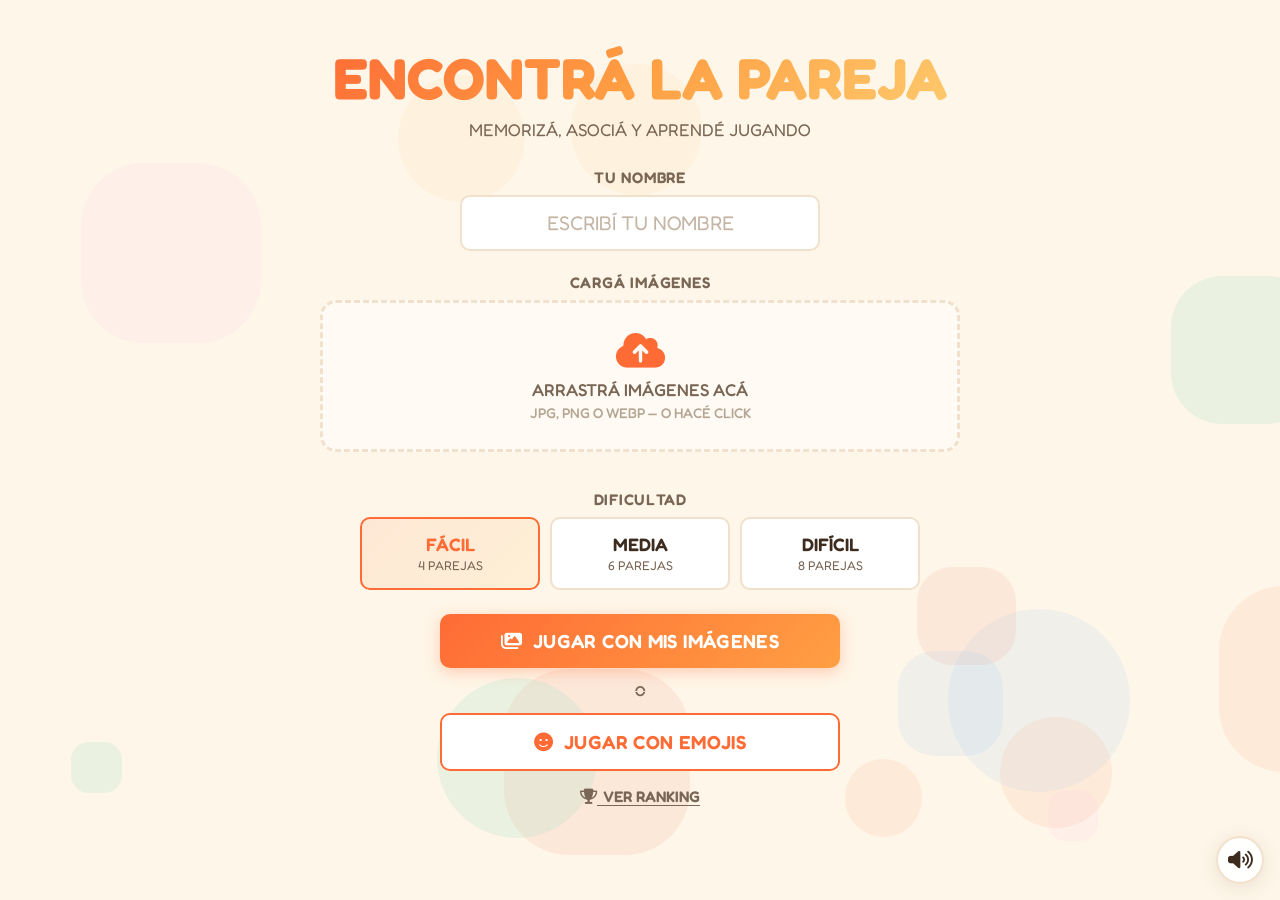
==== memo.html @ 27ee90f1 "Initial commit: Refactored memory game with modular structure - Separated HTML, CSS, and JS into ind" ====
<!DOCTYPE html>
<html lang="es">
<head>
<meta charset="UTF-8">
<meta name="viewport" content="width=device-width, initial-scale=1.0, user-scalable=no">
<title>ENCONTRÁ LA PAREJA</title>
<link href="https://fonts.googleapis.com/css2?family=Fredoka:wght@400;500;600;700&display=swap" rel="stylesheet">
<link rel="stylesheet" href="https://cdnjs.cloudflare.com/ajax/libs/font-awesome/6.5.1/css/all.min.css">
<style>
  /* ====== RESET & BASE ====== */
  *, *::before, *::after { box-sizing: border-box; margin: 0; padding: 0; }
  :root {
    --bg: #FEF6E8;
    --bg-alt: #FFF0D4;
    --fg: #3D2C1E;
    --fg-light: #7A6655;
    --accent: #FF6B35;
    --accent-hover: #E85D2C;
    --accent2: #00B894;
    --accent2-hover: #00A381;
    --gold: #FDCB6E;
    --error: #E74C3C;
    --card-bg: #FFFFFF;
    --card-border: #F0E0CC;
    --hud-bg: rgba(255,255,255,0.92);
    --shadow: 0 4px 20px rgba(61,44,30,0.1);
    --radius: 16px;
    --radius-sm: 10px;
  }
  html { font-size: 18px; }
  body {
    font-family: 'Fredoka', sans-serif;
    background: var(--bg);
    color: var(--fg);
    min-height: 100vh;
    overflow-x: hidden;
    text-transform: uppercase;
    -webkit-tap-highlight-color: transparent;
  }

  /* ====== FONDO ANIMADO ====== */
  #bg-shapes {
    position: fixed; inset: 0;
    pointer-events: none; z-index: 0;
    overflow: hidden;
  }
  .bg-shape {
    position: absolute;
    opacity: 0.08;
    animation: floatShape linear infinite;
  }
  @keyframes floatShape {
    0% { transform: translateY(0) rotate(0deg) scale(1); }
    33% { transform: translateY(-25px) rotate(120deg) scale(1.05); }
    66% { transform: translateY(15px) rotate(240deg) scale(0.95); }
    100% { transform: translateY(0) rotate(360deg) scale(1); }
  }
  @media (prefers-reduced-motion: reduce) {
    .bg-shape { animation: none !important; }
    .card-inner { transition: none !important; }
  }

  /* ====== PANTALLAS ====== */
  .screen {
    display: none;
    position: relative;
    z-index: 1;
    min-height: 100vh;
    animation: fadeIn 0.4s ease;
  }
  .screen.active { display: flex; flex-direction: column; align-items: center; }
  @keyframes fadeIn { from { opacity: 0; transform: translateY(10px); } to { opacity: 1; transform: translateY(0); } }
  .container { width: 100%; max-width: 680px; padding: 24px 20px; }

  /* ====== TÍTULO ====== */
  .game-title {
    font-size: clamp(2rem, 6vw, 3.2rem);
    font-weight: 700;
    text-align: center;
    margin: 20px 0 6px;
    background: linear-gradient(135deg, var(--accent), #FF9F43, var(--gold));
    -webkit-background-clip: text;
    -webkit-text-fill-color: transparent;
    background-clip: text;
    line-height: 1.2;
  }
  .game-subtitle {
    text-align: center;
    color: var(--fg-light);
    font-size: 0.95rem;
    font-weight: 400;
    margin-bottom: 28px;
  }

  /* ====== FORMULARIO ====== */
  .form-group { margin-bottom: 22px; text-align: center; }
  .form-label {
    display: block;
    font-size: 0.85rem;
    font-weight: 600;
    color: var(--fg-light);
    margin-bottom: 8px;
    letter-spacing: 0.05em;
  }
  .form-input {
    width: 100%;
    max-width: 360px;
    padding: 14px 20px;
    border: 2.5px solid var(--card-border);
    border-radius: var(--radius-sm);
    font-family: inherit;
    font-size: 1.1rem;
    font-weight: 500;
    color: var(--fg);
    background: var(--card-bg);
    text-transform: uppercase;
    text-align: center;
    outline: none;
    transition: border-color 0.2s, box-shadow 0.2s;
  }
  .form-input:focus {
    border-color: var(--accent);
    box-shadow: 0 0 0 4px rgba(255,107,53,0.15);
  }
  .form-input::placeholder { color: #C4B5A4; font-weight: 400; }

  /* ====== ZONA DE CARGA ====== */
  .drop-zone {
    border: 3px dashed var(--card-border);
    border-radius: var(--radius);
    padding: 28px 20px;
    text-align: center;
    cursor: pointer;
    transition: border-color 0.2s, background 0.2s;
    background: rgba(255,255,255,0.5);
    margin-bottom: 16px;
  }
  .drop-zone:hover, .drop-zone.drag-over {
    border-color: var(--accent);
    background: rgba(255,107,53,0.05);
  }
  .drop-zone i { font-size: 2.2rem; color: var(--accent); margin-bottom: 8px; }
  .drop-zone p { font-size: 0.95rem; color: var(--fg-light); font-weight: 500; }
  .drop-zone .small { font-size: 0.78rem; color: #B5A694; margin-top: 4px; }

  /* ====== PREVIEW DE IMÁGENES ====== */
  .preview-grid {
    display: grid;
    grid-template-columns: repeat(auto-fill, minmax(90px, 1fr));
    gap: 10px;
    margin-bottom: 22px;
  }
  .preview-item {
    position: relative;
    border-radius: var(--radius-sm);
    overflow: hidden;
    border: 2px solid var(--card-border);
    background: var(--card-bg);
    aspect-ratio: 1;
  }
  .preview-item img {
    width: 100%; height: 100%; object-fit: cover;
  }
  .preview-item .preview-name {
    position: absolute; bottom: 0; left: 0; right: 0;
    background: rgba(61,44,30,0.75);
    color: #FFF;
    font-size: 0.6rem;
    font-weight: 600;
    padding: 2px 4px;
    text-align: center;
    white-space: nowrap;
    overflow: hidden;
    text-overflow: ellipsis;
  }
  .preview-item .remove-btn {
    position: absolute; top: 3px; right: 3px;
    width: 22px; height: 22px;
    border-radius: 50%;
    border: none;
    background: var(--error);
    color: #FFF;
    font-size: 0.6rem;
    cursor: pointer;
    display: flex; align-items: center; justify-content: center;
    opacity: 0.8;
    transition: opacity 0.2s, transform 0.2s;
  }
  .preview-item .remove-btn:hover { opacity: 1; transform: scale(1.15); }

  /* ====== DIFICULTAD ====== */
  .diff-buttons {
    display: flex; gap: 10px; justify-content: center;
    flex-wrap: wrap;
  }
  .diff-btn {
    flex: 1; min-width: 120px; max-width: 180px;
    padding: 14px 10px;
    border: 2.5px solid var(--card-border);
    border-radius: var(--radius-sm);
    background: var(--card-bg);
    font-family: inherit;
    font-size: 1rem;
    font-weight: 600;
    color: var(--fg);
    cursor: pointer;
    transition: all 0.2s;
    text-transform: uppercase;
    line-height: 1.3;
  }
  .diff-btn small { display: block; font-size: 0.7rem; font-weight: 400; color: var(--fg-light); margin-top: 2px; }
  .diff-btn:hover { border-color: var(--accent); }
  .diff-btn.active {
    border-color: var(--accent);
    background: linear-gradient(135deg, rgba(255,107,53,0.1), rgba(253,203,110,0.15));
    color: var(--accent);
  }

  /* ====== BOTONES PRINCIPALES ====== */
  .btn-group { display: flex; flex-direction: column; gap: 10px; margin-top: 24px; align-items: center; }
  .btn-primary, .btn-secondary {
    width: 100%; max-width: 400px;
    padding: 16px 24px;
    border: none;
    border-radius: var(--radius-sm);
    font-family: inherit;
    font-size: 1.05rem;
    font-weight: 600;
    cursor: pointer;
    transition: all 0.2s;
    text-transform: uppercase;
    letter-spacing: 0.02em;
  }
  .btn-primary {
    background: linear-gradient(135deg, var(--accent), #FF9F43);
    color: #FFF;
    box-shadow: 0 4px 15px rgba(255,107,53,0.3);
  }
  .btn-primary:hover { transform: translateY(-2px); box-shadow: 0 6px 20px rgba(255,107,53,0.4); }
  .btn-primary:active { transform: translateY(0); }
  .btn-secondary {
    background: var(--card-bg);
    color: var(--accent);
    border: 2.5px solid var(--accent);
  }
  .btn-secondary:hover { background: rgba(255,107,53,0.06); }
  .btn-small {
    padding: 10px 20px;
    font-size: 0.85rem;
    max-width: 240px;
  }

  /* ====== HUD ====== */
  #hud {
    width: 100%;
    max-width: 660px;
    background: var(--hud-bg);
    backdrop-filter: blur(10px);
    border-radius: var(--radius);
    padding: 12px 16px;
    margin: 12px auto 8px;
    display: flex;
    flex-wrap: wrap;
    gap: 6px 14px;
    justify-content: center;
    align-items: center;
    box-shadow: var(--shadow);
    z-index: 5;
    position: relative;
  }
  .hud-item {
    display: flex;
    align-items: center;
    gap: 5px;
    font-size: 0.8rem;
    font-weight: 500;
    white-space: nowrap;
  }
  .hud-item i { font-size: 0.85rem; }
  .hud-item .hud-val { font-weight: 700; color: var(--accent); }
  .hud-item.streak .hud-val { color: var(--error); }
  .hud-item.pairs .hud-val { color: var(--accent2); }

  /* ====== TABLERO ====== */
  #board-wrapper {
    flex: 1;
    display: flex;
    align-items: center;
    justify-content: center;
    width: 100%;
    padding: 8px;
  }
  #board {
    display: grid;
    grid-template-columns: repeat(4, 1fr);
    gap: 10px;
    width: 100%;
    max-width: 520px;
    padding: 16px;
    background: rgba(255,255,255,0.4);
    border-radius: var(--radius);
    backdrop-filter: blur(5px);
  }

  /* ====== CARTAS ====== */
  .card {
    perspective: 800px;
    cursor: pointer;
    aspect-ratio: 3/4;
    -webkit-user-select: none;
    user-select: none;
  }
  .card-inner {
    width: 100%; height: 100%;
    transition: transform 0.5s ease;
    transform-style: preserve-3d;
    position: relative;
    border-radius: var(--radius-sm);
  }
  .card:not(.flipped):not(.matched):not(.locked):hover .card-inner {
    transform: scale(1.04);
  }
  .card:not(.flipped):not(.matched):not(.locked):active .card-inner {
    transform: scale(0.96);
  }
  .card.flipped .card-inner,
  .card.matched .card-inner {
    transform: rotateY(180deg);
  }
  .card-face {
    position: absolute;
    width: 100%; height: 100%;
    backface-visibility: hidden;
    -webkit-backface-visibility: hidden;
    border-radius: var(--radius-sm);
    overflow: hidden;
    display: flex;
    align-items: center;
    justify-content: center;
  }
  .card-back {
    background: linear-gradient(145deg, var(--accent), #FF9F43, var(--gold));
    box-shadow: 0 3px 12px rgba(255,107,53,0.2);
    border: 2.5px solid rgba(255,255,255,0.3);
  }
  .card-back i {
    font-size: clamp(1.4rem, 4vw, 2.2rem);
    color: rgba(255,255,255,0.45);
  }
  .card-front {
    transform: rotateY(180deg);
    background: var(--card-bg);
    border: 2.5px solid var(--card-border);
    flex-direction: column;
    padding: 6px;
  }
  .card-front img {
    width: 100%; height: 100%;
    object-fit: contain;
    border-radius: 6px;
  }
  .card-front .card-text {
    font-size: clamp(0.85rem, 2.5vw, 1.3rem);
    font-weight: 700;
    color: var(--fg);
    text-align: center;
    word-break: break-word;
    line-height: 1.2;
    padding: 4px;
  }

  /* Efectos de carta */
  .card.matched .card-front {
    border-color: var(--accent2);
    box-shadow: 0 0 18px rgba(0,184,148,0.35);
    animation: matchGlow 2s ease-in-out infinite;
  }
  @keyframes matchGlow {
    0%, 100% { box-shadow: 0 0 8px rgba(0,184,148,0.25); }
    50% { box-shadow: 0 0 22px rgba(0,184,148,0.4); }
  }
  .card.error .card-inner {
    animation: shakeCard 0.4s ease;
  }
  @keyframes shakeCard {
    0%, 100% { transform: rotateY(180deg) translateX(0); }
    20% { transform: rotateY(180deg) translateX(-6px); }
    40% { transform: rotateY(180deg) translateX(6px); }
    60% { transform: rotateY(180deg) translateX(-4px); }
    80% { transform: rotateY(180deg) translateX(4px); }
  }
  .card.locked { pointer-events: none; }

  /* ====== OVERLAY SILABAS ====== */
  #syllable-overlay {
    position: fixed; inset: 0;
    background: rgba(61,44,30,0.55);
    backdrop-filter: blur(6px);
    display: none;
    align-items: center;
    justify-content: center;
    z-index: 100;
    animation: fadeIn 0.25s ease;
  }
  #syllable-overlay.show { display: flex; }
  .syllable-box {
    background: var(--card-bg);
    border-radius: var(--radius);
    padding: 30px 40px;
    text-align: center;
    box-shadow: 0 10px 40px rgba(0,0,0,0.2);
    max-width: 90vw;
  }
  .syllable-word {
    font-size: clamp(2rem, 8vw, 3.5rem);
    font-weight: 700;
    color: var(--accent);
    margin-bottom: 10px;
    line-height: 1.2;
  }
  .syllable-syllables {
    font-size: clamp(1.2rem, 4vw, 1.8rem);
    font-weight: 600;
    color: var(--accent2);
    letter-spacing: 0.1em;
  }

  /* ====== PANTALLA FIN ====== */
  .end-container {
    text-align: center;
    padding: 30px 20px;
  }
  .end-title {
    font-size: clamp(1.6rem, 5vw, 2.4rem);
    font-weight: 700;
    color: var(--accent);
    margin-bottom: 16px;
  }
  .end-stars { font-size: 3rem; margin-bottom: 16px; }
  .end-stars .fa-star { margin: 0 4px; color: #DDD; transition: color 0.3s, transform 0.3s; }
  .end-stars .fa-star.earned { color: var(--gold); transform: scale(1.15); }
  .end-score {
    font-size: clamp(2.5rem, 10vw, 4rem);
    font-weight: 700;
    color: var(--fg);
    line-height: 1;
    margin-bottom: 6px;
  }
  .end-score-label {
    font-size: 0.85rem;
    color: var(--fg-light);
    margin-bottom: 20px;
  }
  .end-stats {
    display: grid;
    grid-template-columns: repeat(3, 1fr);
    gap: 10px;
    max-width: 400px;
    margin: 0 auto 20px;
  }
  .end-stat {
    background: rgba(255,255,255,0.7);
    border-radius: var(--radius-sm);
    padding: 12px 8px;
  }
  .end-stat-val { font-size: 1.3rem; font-weight: 700; color: var(--accent); }
  .end-stat-label { font-size: 0.65rem; color: var(--fg-light); margin-top: 2px; }
  .end-message {
    font-size: 1.3rem;
    font-weight: 600;
    margin-bottom: 24px;
    color: var(--accent2);
  }

  /* ====== MODAL RANKING ====== */
  .modal-overlay {
    position: fixed; inset: 0;
    background: rgba(61,44,30,0.5);
    backdrop-filter: blur(4px);
    display: none;
    align-items: center;
    justify-content: center;
    z-index: 200;
    padding: 20px;
  }
  .modal-overlay.show { display: flex; }
  .modal {
    background: var(--card-bg);
    border-radius: var(--radius);
    padding: 24px;
    width: 100%;
    max-width: 480px;
    max-height: 80vh;
    overflow-y: auto;
    box-shadow: 0 15px 50px rgba(0,0,0,0.2);
    animation: fadeIn 0.3s ease;
  }
  .modal-title {
    font-size: 1.3rem;
    font-weight: 700;
    color: var(--accent);
    text-align: center;
    margin-bottom: 16px;
  }
  .ranking-list { list-style: none; }
  .ranking-item {
    display: flex;
    align-items: center;
    gap: 10px;
    padding: 10px;
    border-radius: var(--radius-sm);
    margin-bottom: 6px;
    background: var(--bg);
    font-size: 0.82rem;
  }
  .ranking-item:first-child { background: linear-gradient(135deg, rgba(253,203,110,0.2), rgba(255,107,53,0.1)); }
  .ranking-pos {
    width: 28px; height: 28px;
    border-radius: 50%;
    background: var(--card-border);
    display: flex; align-items: center; justify-content: center;
    font-weight: 700; font-size: 0.75rem;
    flex-shrink: 0;
  }
  .ranking-item:first-child .ranking-pos { background: var(--gold); color: var(--fg); }
  .ranking-name { flex: 1; font-weight: 600; overflow: hidden; text-overflow: ellipsis; white-space: nowrap; }
  .ranking-score { font-weight: 700; color: var(--accent); }
  .ranking-date { font-size: 0.65rem; color: var(--fg-light); }
  .ranking-empty { text-align: center; color: var(--fg-light); padding: 30px; font-size: 0.9rem; }
  .modal-close {
    display: block;
    margin: 16px auto 0;
    padding: 10px 30px;
    border: 2px solid var(--card-border);
    border-radius: var(--radius-sm);
    background: none;
    font-family: inherit;
    font-size: 0.85rem;
    font-weight: 600;
    color: var(--fg-light);
    cursor: pointer;
    transition: all 0.2s;
    text-transform: uppercase;
  }
  .modal-close:hover { border-color: var(--accent); color: var(--accent); }

  /* ====== BOTÓN MUTE ====== */
  #btn-mute {
    position: fixed;
    bottom: 16px; right: 16px;
    width: 48px; height: 48px;
    border-radius: 50%;
    border: 2.5px solid var(--card-border);
    background: var(--hud-bg);
    backdrop-filter: blur(8px);
    color: var(--fg);
    font-size: 1.1rem;
    cursor: pointer;
    z-index: 50;
    display: flex; align-items: center; justify-content: center;
    transition: all 0.2s;
    box-shadow: var(--shadow);
  }
  #btn-mute:hover { border-color: var(--accent); color: var(--accent); }
  #btn-mute.muted { color: var(--error); border-color: var(--error); }

  /* ====== TOAST ====== */
  #toast-container {
    position: fixed;
    top: 16px; left: 50%;
    transform: translateX(-50%);
    z-index: 300;
    display: flex;
    flex-direction: column;
    gap: 8px;
    align-items: center;
    pointer-events: none;
  }
  .toast {
    padding: 12px 24px;
    border-radius: var(--radius-sm);
    font-family: inherit;
    font-size: 0.85rem;
    font-weight: 600;
    color: #FFF;
    text-transform: uppercase;
    opacity: 0;
    transform: translateY(-10px);
    transition: all 0.3s ease;
    pointer-events: auto;
    box-shadow: 0 4px 15px rgba(0,0,0,0.15);
    white-space: nowrap;
  }
  .toast.show { opacity: 1; transform: translateY(0); }
  .toast-error { background: var(--error); }
  .toast-success { background: var(--accent2); }
  .toast-info { background: var(--accent); }

  /* ====== CONFETTI CANVAS ====== */
  #confetti-canvas {
    position: fixed; inset: 0;
    pointer-events: none;
    z-index: 150;
  }

  /* ====== BOTÓN RANKING EN INICIO ====== */
  .link-btn {
    background: none;
    border: none;
    font-family: inherit;
    font-size: 0.85rem;
    font-weight: 600;
    color: var(--fg-light);
    cursor: pointer;
    text-transform: uppercase;
    text-decoration: underline;
    text-underline-offset: 3px;
    margin-top: 16px;
    transition: color 0.2s;
  }
  .link-btn:hover { color: var(--accent); }

  /* ====== SEPARADOR ====== */
  .or-divider {
    text-align: center;
    color: var(--fg-light);
    font-size: 0.8rem;
    font-weight: 500;
    margin: 4px 0;
    position: relative;
  }
  .or-divider::before, .or-divider::after {
    content: '';
    position: absolute;
    top: 50%;
    width: 30%;
    height: 1.5px;
    background: var(--card-border);
  }
  .or-divider::before { left: 0; }
  .or-divider::after { right: 0; }

  /* ====== RESPONSIVE ====== */
  @media (max-width: 600px) {
    #board { gap: 6px; padding: 10px; max-width: 420px; }
    #hud { padding: 8px 10px; gap: 4px 10px; margin: 8px 6px 4px; }
    .hud-item { font-size: 0.72rem; }
    .end-stats { grid-template-columns: repeat(3, 1fr); gap: 6px; }
    .container { padding: 16px 14px; }
    .btn-primary, .btn-secondary { padding: 14px 18px; font-size: 0.95rem; }
  }
  @media (max-width: 380px) {
    #board { gap: 4px; padding: 6px; }
    .card-front .card-text { font-size: 0.75rem; }
    .card-back i { font-size: 1.1rem; }
  }
  @media (min-height: 800px) {
    #board-wrapper { padding: 16px; }
  }
</style>
</head>
<body>

<!-- Fondo animado -->
<div id="bg-shapes"></div>

<!-- Contenedor de toasts -->
<div id="toast-container"></div>

<!-- ====== PANTALLA INICIO ====== -->
<div id="screen-start" class="screen active">
  <div class="container">
    <h1 class="game-title">ENCONTRÁ LA PAREJA</h1>
    <p class="game-subtitle">Memorizá, asociá y aprendé jugando</p>

    <div class="form-group">
      <label class="form-label" for="player-name">TU NOMBRE</label>
      <input class="form-input" type="text" id="player-name" placeholder="ESCRIBÍ TU NOMBRE" maxlength="20" autocomplete="off">
    </div>

    <div class="form-group">
      <label class="form-label">CARGÁ IMÁGENES</label>
      <div class="drop-zone" id="drop-zone">
        <i class="fas fa-cloud-arrow-up"></i>
        <p>ARRASTRÁ IMÁGENES ACÁ</p>
        <p class="small">JPG, PNG O WEBP — O HACÉ CLICK</p>
        <input type="file" id="file-input" multiple accept=".jpg,.jpeg,.png,.webp" hidden>
      </div>
      <div id="preview-grid" class="preview-grid"></div>
    </div>

    <div class="form-group">
      <label class="form-label">DIFICULTAD</label>
      <div class="diff-buttons">
        <button class="diff-btn active" data-diff="easy">FÁCIL<small>4 PAREJAS</small></button>
        <button class="diff-btn" data-diff="medium">MEDIA<small>6 PAREJAS</small></button>
        <button class="diff-btn" data-diff="hard">DIFÍCIL<small>8 PAREJAS</small></button>
      </div>
    </div>

    <div class="btn-group">
      <button class="btn-primary" id="btn-start-custom">
        <i class="fas fa-images"></i>&nbsp; JUGAR CON MIS IMÁGENES
      </button>
      <div class="or-divider">O</div>
      <button class="btn-secondary" id="btn-start-default">
        <i class="fas fa-face-smile"></i>&nbsp; JUGAR CON EMOJIS
      </button>
    </div>

    <div style="text-align:center;">
      <button class="link-btn" id="btn-show-ranking"><i class="fas fa-trophy"></i>&nbsp; VER RANKING</button>
    </div>
  </div>
</div>

<!-- ====== PANTALLA JUEGO ====== -->
<div id="screen-game" class="screen">
  <div id="hud">
    <div class="hud-item"><i class="fas fa-user" style="color:var(--accent)"></i> <span class="hud-val" id="hud-name">—</span></div>
    <div class="hud-item"><i class="fas fa-star" style="color:var(--gold)"></i> <span class="hud-val" id="hud-score">0</span></div>
    <div class="hud-item pairs"><i class="fas fa-puzzle-piece" style="color:var(--accent2)"></i> <span class="hud-val" id="hud-pairs">0/0</span></div>
    <div class="hud-item"><i class="fas fa-hand-pointer" style="color:var(--fg-light)"></i> <span class="hud-val" id="hud-attempts">0</span></div>
    <div class="hud-item"><i class="fas fa-circle-xmark" style="color:var(--error)"></i> <span class="hud-val" id="hud-errors">0</span></div>
    <div class="hud-item"><i class="fas fa-clock" style="color:var(--fg-light)"></i> <span class="hud-val" id="hud-time">0:00</span></div>
    <div class="hud-item streak"><i class="fas fa-fire" style="color:var(--error)"></i> <span class="hud-val" id="hud-streak">0</span></div>
  </div>
  <div id="board-wrapper">
    <div id="board"></div>
  </div>
</div>

<!-- ====== PANTALLA FIN ====== -->
<div id="screen-end" class="screen">
  <div class="container end-container">
    <h2 class="end-title" id="end-title">¡TERMINASTE!</h2>
    <div class="end-stars" id="end-stars">
      <i class="fas fa-star"></i>
      <i class="fas fa-star"></i>
      <i class="fas fa-star"></i>
    </div>
    <div class="end-score" id="end-score">0</div>
    <div class="end-score-label">PUNTOS</div>
    <div class="end-stats">
      <div class="end-stat"><div class="end-stat-val" id="end-time">0:00</div><div class="end-stat-label">TIEMPO</div></div>
      <div class="end-stat"><div class="end-stat-val" id="end-attempts">0</div><div class="end-stat-label">INTENTOS</div></div>
      <div class="end-stat"><div class="end-stat-val" id="end-errors">0</div><div class="end-stat-label">ERRORES</div></div>
    </div>
    <div class="end-message" id="end-message">¡SEGUÍ PRACTICANDO!</div>
    <div class="btn-group">
      <button class="btn-primary" id="btn-play-again"><i class="fas fa-redo"></i>&nbsp; JUGAR DE NUEVO</button>
      <button class="btn-secondary btn-small" id="btn-go-home"><i class="fas fa-house"></i>&nbsp; INICIO</button>
      <button class="link-btn" id="btn-show-ranking-end"><i class="fas fa-trophy"></i>&nbsp; VER RANKING</button>
    </div>
  </div>
</div>

<!-- ====== OVERLAY SILABAS ====== -->
<div id="syllable-overlay">
  <div class="syllable-box">
    <div class="syllable-word" id="syl-word"></div>
    <div class="syllable-syllables" id="syl-syllables"></div>
  </div>
</div>

<!-- ====== MODAL RANKING ====== -->
<div class="modal-overlay" id="ranking-modal">
  <div class="modal">
    <h3 class="modal-title"><i class="fas fa-trophy"></i>&nbsp; RANKING</h3>
    <ul class="ranking-list" id="ranking-list"></ul>
    <button class="modal-close" id="btn-close-ranking">CERRAR</button>
  </div>
</div>

<!-- Botón Mute -->
<button id="btn-mute" aria-label="Silenciar"><i class="fas fa-volume-high"></i></button>

<!-- Canvas Confetti -->
<canvas id="confetti-canvas"></canvas>

<script>
/* ============================================================
   CONFIGURACIÓN Y DATOS POR DEFECTO
   ============================================================ */
const DIFFICULTY_MAP = {
  easy:   { pairs: 4, cols: 4, rows: 2 },
  medium: { pairs: 6, cols: 4, rows: 3 },
  hard:   { pairs: 8, cols: 4, rows: 4 }
};

// Pares por defecto con silabas predefinidas
const DEFAULT_PAIRS = [
  { name: 'GATO',      emoji: '🐱', syllables: 'GA-TO' },
  { name: 'PERRO',     emoji: '🐶', syllables: 'PER-RO' },
  { name: 'SOL',       emoji: '☀️', syllables: 'SOL' },
  { name: 'LUNA',      emoji: '🌙', syllables: 'LU-NA' },
  { name: 'FLOR',      emoji: '🌸', syllables: 'FLOR' },
  { name: 'ÁRBOL',     emoji: '🌳', syllables: 'ÁR-BOL' },
  { name: 'PESCADO',   emoji: '🐟', syllables: 'PES-CA-DO' },
  { name: 'ESTRELLA',  emoji: '⭐', syllables: 'ES-TRE-LLA' },
  { name: 'CASA',      emoji: '🏠', syllables: 'CA-SA' },
  { name: 'CORAZÓN',   emoji: '❤️', syllables: 'CO-RA-ZÓN' },
  { name: 'MARIPOSA',  emoji: '🦋', syllables: 'MA-RI-PO-SA' },
  { name: 'LEÓN',      emoji: '🦁', syllables: 'LE-ÓN' }
];

/* ============================================================
   ESTADO DEL JUEGO
   ============================================================ */
let state = {
  screen: 'INIT',
  playerName: '',
  difficulty: 'easy',
  pairs: [],           // { pairId, name, imageUrl, syllables }
  cards: [],           // { id, type, pairId, value, imageUrl, matched, revealed }
  flippedCards: [],
  score: 0,
  pairsFound: 0,
  totalPairs: 0,
  attempts: 0,
  errors: 0,
  streak: 0,
  bestStreak: 0,
  firstAttempt: true,  // true si aún no erró en la racha actual
  timerStart: 0,
  timerInterval: null,
  elapsedSeconds: 0,
  locked: false,
  muted: false,
  useCustom: false
};

// Imágenes cargadas por el usuario
let uploadedImages = []; // { name, imageUrl }

/* ============================================================
   MANEJADOR DE SONIDOS (WEB AUDIO API)
   ============================================================ */
let audioCtx = null;

function getAudioCtx() {
  if (!audioCtx) {
    audioCtx = new (window.AudioContext || window.webkitAudioContext)();
  }
  if (audioCtx.state === 'suspended') audioCtx.resume();
  return audioCtx;
}

function playTone(freq, duration, type = 'sine', volume = 0.15, delay = 0) {
  if (state.muted) return;
  try {
    const ctx = getAudioCtx();
    const osc = ctx.createOscillator();
    const gain = ctx.createGain();
    osc.type = type;
    osc.frequency.setValueAtTime(freq, ctx.currentTime + delay);
    gain.gain.setValueAtTime(volume, ctx.currentTime + delay);
    gain.gain.exponentialRampToValueAtTime(0.001, ctx.currentTime + delay + duration);
    osc.connect(gain);
    gain.connect(ctx.destination);
    osc.start(ctx.currentTime + delay);
    osc.stop(ctx.currentTime + delay + duration);
  } catch(e) { /* silenciar errores de audio */ }
}

const SFX = {
  flip() {
    playTone(800, 0.08, 'sine', 0.1);
    playTone(1200, 0.06, 'sine', 0.06, 0.03);
  },
  match() {
    playTone(523, 0.15, 'sine', 0.15);
    playTone(659, 0.15, 'sine', 0.15, 0.12);
    playTone(784, 0.25, 'sine', 0.18, 0.24);
  },
  error() {
    playTone(300, 0.2, 'triangle', 0.1);
    playTone(220, 0.3, 'triangle', 0.08, 0.15);
  },
  victory() {
    const notes = [523, 587, 659, 784, 880, 1047];
    notes.forEach((n, i) => playTone(n, 0.2, 'sine', 0.12, i * 0.12));
  }
};

/* ============================================================
   SÍNTESIS DE VOZ
   ============================================================ */
function speakWord(word) {
  if (state.muted) return;
  if (!('speechSynthesis' in window)) return;
  window.speechSynthesis.cancel();
  const utt = new SpeechSynthesisUtterance(word);
  utt.lang = 'es-ES';
  utt.rate = 0.8;
  utt.pitch = 1.15;
  utt.volume = 0.9;
  window.speechSynthesis.speak(utt);
}

/* ============================================================
   SEPARACIÓN SILÁBICA (BÁSICO PARA ESPAÑOL)
   ============================================================ */
function separateSyllables(word) {
  // Buscar silabas predefinidas primero
  const def = DEFAULT_PAIRS.find(p => p.name === word);
  if (def) return def.syllables;

  const vowels = 'AEIOUÁÉÍÓÚÜ';
  const strongVowels = 'AEOÁÉÓÚ';
  const weakVowels = 'IUÍÚÜ';
  let syllables = [];
  let i = 0;

  while (i < word.length) {
    let syl = '';

    // Consonante inicial
    while (i < word.length && !vowels.includes(word[i])) {
      syl += word[i];
      i++;
    }

    if (i >= word.length) { if (syl) syllables.push(syl); break; }

    // Primera vocal
    syl += word[i];
    i++;

    // Segunda vocal (diptongo/triptongo)
    if (i < word.length && vowels.includes(word[i])) {
      const prev = syl[syl.length - 1];
      const curr = word[i];
      // Si la anterior es débil y la actual fuerte → nueva sílaba
      if (weakVowels.includes(prev) && strongVowels.includes(curr)) {
        syllables.push(syl);
        syl = '';
      }
      syl += word[i];
      i++;
      // Tercera vocal
      if (i < word.length && vowels.includes(word[i]) && weakVowels.includes(word[i - 1])) {
        syl += word[i];
        i++;
      }
    }

    // Consonante intermedia
    if (i < word.length && !vowels.includes(word[i])) {
      const c1 = word[i];
      // Ver si la próxima consonante forma grupo
      if (i + 1 < word.length && !vowels.includes(word[i + 1])) {
        const c2 = word[i + 1];
        const groups = ['BL','BR','CL','CR','DR','FL','FR','GL','GR','PL','PR','TR','CH','LL','RR'];
        if (groups.includes(c1 + c2)) {
          // Grupo consonántico: va con la siguiente sílaba
          syllables.push(syl);
          syl = '';
          syl += c1 + c2;
          i += 2;
        } else {
          // Dos consonantes que no forman grupo: primera va con sílaba actual
          syl += c1;
          i++;
        }
      } else {
        syl += c1;
        i++;
      }
    }

    if (syl) syllables.push(syl);
  }

  return syllables.join('-') || word;
}

/* ============================================================
   GENERADOR DE IMÁGENES EMOJI (CANVAS)
   ============================================================ */
function createEmojiImageUrl(emoji) {
  const c = document.createElement('canvas');
  c.width = 240; c.height = 240;
  const ctx = c.getContext('2d');
  // Fondo redondeado
  ctx.fillStyle = '#FFF8F0';
  ctx.beginPath();
  ctx.roundRect(0, 0, 240, 240, 24);
  ctx.fill();
  // Emoji
  ctx.font = '140px serif';
  ctx.textAlign = 'center';
  ctx.textBaseline = 'middle';
  ctx.fillText(emoji, 120, 125);
  return c.toDataURL('image/png');
}

// Precargar imágenes emoji
const emojiImageCache = {};
DEFAULT_PAIRS.forEach(p => {
  emojiImageCache[p.name] = createEmojiImageUrl(p.emoji);
});

/* ============================================================
   SISTEMA DE TOAST
   ============================================================ */
function showToast(msg, type = 'info') {
  const container = document.getElementById('toast-container');
  const t = document.createElement('div');
  t.className = `toast toast-${type}`;
  t.textContent = msg;
  container.appendChild(t);
  requestAnimationFrame(() => t.classList.add('show'));
  setTimeout(() => {
    t.classList.remove('show');
    setTimeout(() => t.remove(), 300);
  }, 2800);
}

/* ============================================================
   FONDO ANIMADO
   ============================================================ */
function createBackgroundShapes() {
  const container = document.getElementById('bg-shapes');
  const colors = ['#FF6B35','#00B894','#FDCB6E','#E74C3C','#FF9FF3','#54A0FF'];
  for (let i = 0; i < 14; i++) {
    const s = document.createElement('div');
    s.className = 'bg-shape';
    const size = 50 + Math.random() * 140;
    s.style.cssText = `
      width:${size}px; height:${size}px;
      background:${colors[i % colors.length]};
      left:${Math.random()*100}%; top:${Math.random()*100}%;
      animation-duration:${10 + Math.random()*14}s;
      animation-delay:${-Math.random()*12}s;
      border-radius:${Math.random()>0.5 ? '50%' : '35%'};
    `;
    container.appendChild(s);
  }
}

/* ============================================================
   NAVEGACIÓN DE PANTALLAS
   ============================================================ */
function showScreen(id) {
  document.querySelectorAll('.screen').forEach(s => s.classList.remove('active'));
  document.getElementById(id).classList.add('active');
}

/* ============================================================
   CARGA DE IMÁGENES
   ============================================================ */
function handleFiles(files) {
  const validExts = ['jpg','jpeg','png','webp'];
  Array.from(files).forEach(file => {
    const ext = file.name.split('.').pop().toLowerCase();
    if (!validExts.includes(ext)) return;

    const name = file.name.replace(/\.[^.]+$/, '').toUpperCase().trim();
    if (!name) return;

    // Verificar duplicados
    if (uploadedImages.some(u => u.name === name)) {
      showToast(`"${name}" YA ESTÁ CARGADO`, 'error');
      return;
    }

    const imageUrl = URL.createObjectURL(file);
    uploadedImages.push({ name, imageUrl });
  });
  renderPreviews();
}

function removeImage(index) {
  URL.revokeObjectURL(uploadedImages[index].imageUrl);
  uploadedImages.splice(index, 1);
  renderPreviews();
}

function renderPreviews() {
  const grid = document.getElementById('preview-grid');
  grid.innerHTML = '';
  uploadedImages.forEach((img, i) => {
    const div = document.createElement('div');
    div.className = 'preview-item';
    div.innerHTML = `
      <img src="${img.imageUrl}" alt="${img.name}">
      <div class="preview-name">${img.name}</div>
      <button class="remove-btn" data-index="${i}" aria-label="Quitar"><i class="fas fa-xmark"></i></button>
    `;
    grid.appendChild(div);
  });
  // Eventos de quitar
  grid.querySelectorAll('.remove-btn').forEach(btn => {
    btn.addEventListener('click', e => {
      e.stopPropagation();
      removeImage(parseInt(btn.dataset.index));
    });
  });
}

/* ============================================================
   GENERACIÓN DE CARTAS
   ============================================================ */
function generateCards(pairs) {
  const cards = [];
  let id = 0;
  pairs.forEach(p => {
    // Carta imagen
    cards.push({
      id: id++,
      type: 'image',
      pairId: p.name,
      value: p.name,
      imageUrl: p.imageUrl,
      syllables: p.syllables || separateSyllables(p.name),
      matched: false,
      revealed: false
    });
    // Carta texto
    cards.push({
      id: id++,
      type: 'text',
      pairId: p.name,
      value: p.name,
      imageUrl: null,
      syllables: p.syllables || separateSyllables(p.name),
      matched: false,
      revealed: false
    });
  });
  // Mezclar (Fisher-Yates)
  for (let i = cards.length - 1; i > 0; i--) {
    const j = Math.floor(Math.random() * (i + 1));
    [cards[i], cards[j]] = [cards[j], cards[i]];
  }
  return cards;
}

/* ============================================================
   RENDERIZAR TABLERO
   ============================================================ */
function renderBoard() {
  const board = document.getElementById('board');
  board.innerHTML = '';
  state.cards.forEach(card => {
    const div = document.createElement('div');
    div.className = 'card';
    div.dataset.id = card.id;
    div.setAttribute('role', 'button');
    div.setAttribute('aria-label', 'Carta boca abajo');
    div.setAttribute('tabindex', '0');

    let frontContent = '';
    if (card.type === 'image') {
      frontContent = `<img src="${card.imageUrl}" alt="${card.value}" draggable="false">`;
    } else {
      frontContent = `<span class="card-text">${card.value}</span>`;
    }

    div.innerHTML = `
      <div class="card-inner">
        <div class="card-face card-back"><i class="fas fa-star"></i></div>
        <div class="card-face card-front">${frontContent}</div>
      </div>
    `;

    div.addEventListener('click', () => onCardClick(card.id));
    div.addEventListener('keydown', e => {
      if (e.key === 'Enter' || e.key === ' ') { e.preventDefault(); onCardClick(card.id); }
    });

    board.appendChild(div);
  });
}

/* ============================================================
   LÓGICA DE JUEGO
   ============================================================ */
function onCardClick(cardId) {
  if (state.locked) return;
  const card = state.cards[cardId];
  if (!card || card.matched || card.revealed) return;

  // Voltear carta
  card.revealed = true;
  const el = getCardElement(cardId);
  el.classList.add('flipped');
  el.setAttribute('aria-label', card.value);
  SFX.flip();
  speakWord(card.value);

  state.flippedCards.push(card);

  if (state.flippedCards.length === 2) {
    state.attempts++;
    state.locked = true;
    lockAllCards(true);
    updateHUD();

    const [c1, c2] = state.flippedCards;

    if (c1.pairId === c2.pairId && c1.id !== c2.id) {
      // ¡Coincidencia!
      setTimeout(() => handleMatch(c1, c2), 500);
    } else {
      // No coincide
      setTimeout(() => handleMismatch(c1, c2), 1000);
    }
  }
}

function handleMatch(c1, c2) {
  c1.matched = true;
  c2.matched = true;
  state.pairsFound++;
  state.streak++;
  if (state.streak > state.bestStreak) state.bestStreak = state.streak;

  // Puntaje: 100 base + 50 si es primer intento de la racha
  let pts = 100;
  if (state.firstAttempt) pts += 50;
  // Multiplicador por racha
  const multiplier = 1 + (state.streak - 1) * 0.25;
  pts = Math.round(pts * multiplier);
  state.score += pts;
  state.firstAttempt = true;

  const el1 = getCardElement(c1.id);
  const el2 = getCardElement(c2.id);
  el1.classList.add('matched');
  el2.classList.add('matched');

  SFX.match();
  showSyllableOverlay(c1.value, c1.syllables);
  updateHUD();

  state.flippedCards = [];
  state.locked = false;
  lockAllCards(false);

  // Verificar victoria
  if (state.pairsFound === state.totalPairs) {
    setTimeout(handleVictory, 1200);
  }
}

function handleMismatch(c1, c2) {
  state.errors++;
  state.streak = 0;
  state.firstAttempt = true;
  state.score = Math.max(0, state.score - 10);

  const el1 = getCardElement(c1.id);
  const el2 = getCardElement(c2.id);
  el1.classList.add('error');
  el2.classList.add('error');

  SFX.error();

  setTimeout(() => {
    c1.revealed = false;
    c2.revealed = false;
    el1.classList.remove('flipped', 'error');
    el2.classList.remove('flipped', 'error');
    el1.setAttribute('aria-label', 'Carta boca abajo');
    el2.setAttribute('aria-label', 'Carta boca abajo');

    state.flippedCards = [];
    state.locked = false;
    lockAllCards(false);
    updateHUD();
  }, 600);
}

function getCardElement(id) {
  return document.querySelector(`.card[data-id="${id}"]`);
}

function lockAllCards(locked) {
  document.querySelectorAll('.card').forEach(c => {
    if (locked) c.classList.add('locked');
    else c.classList.remove('locked');
  });
}

/* ============================================================
   OVERLAY DE SILABAS
   ============================================================ */
function showSyllableOverlay(word, syllables) {
  const overlay = document.getElementById('syllable-overlay');
  document.getElementById('syl-word').textContent = word;
  document.getElementById('syl-syllables').textContent = syllables;
  overlay.classList.add('show');
  setTimeout(() => overlay.classList.remove('show'), 1800);
}

/* ============================================================
   TEMPORIZADOR
   ============================================================ */
function startTimer() {
  state.timerStart = Date.now();
  state.elapsedSeconds = 0;
  state.timerInterval = setInterval(() => {
    state.elapsedSeconds = Math.floor((Date.now() - state.timerStart) / 1000);
    document.getElementById('hud-time').textContent = formatTime(state.elapsedSeconds);
  }, 500);
}

function stopTimer() {
  if (state.timerInterval) {
    clearInterval(state.timerInterval);
    state.timerInterval = null;
  }
}

function formatTime(s) {
  const m = Math.floor(s / 60);
  const sec = s % 60;
  return `${m}:${sec.toString().padStart(2, '0')}`;
}

/* ============================================================
   HUD
   ============================================================ */
function updateHUD() {
  document.getElementById('hud-name').textContent = state.playerName;
  document.getElementById('hud-score').textContent = state.score;
  document.getElementById('hud-pairs').textContent = `${state.pairsFound}/${state.totalPairs}`;
  document.getElementById('hud-attempts').textContent = state.attempts;
  document.getElementById('hud-errors').textContent = state.errors;
  document.getElementById('hud-streak').textContent = state.streak;
}

/* ============================================================
   VICTORIA
   ============================================================ */
function handleVictory() {
  stopTimer();
  SFX.victory();

  // Calcular estrellas
  const accuracy = state.totalPairs / Math.max(1, state.attempts);
  let stars = 1;
  if (accuracy >= 0.7) stars = 3;
  else if (accuracy >= 0.4) stars = 2;

  // Mensaje motivacional
  const messages = {
    3: '¡EXCELENTE! SOS UN CRACK!',
    2: '¡MUY BIEN! SEGUÍ ASÍ!',
    1: '¡SEGUÍ PRACTICANDO!'
  };

  // Llenar pantalla fin
  document.getElementById('end-score').textContent = state.score;
  document.getElementById('end-time').textContent = formatTime(state.elapsedSeconds);
  document.getElementById('end-attempts').textContent = state.attempts;
  document.getElementById('end-errors').textContent = state.errors;
  document.getElementById('end-message').textContent = messages[stars];

  // Estrellas
  const starEls = document.querySelectorAll('#end-stars .fa-star');
  starEls.forEach((s, i) => {
    s.classList.toggle('earned', i < stars);
  });

  // Guardar ranking
  saveToRanking({
    name: state.playerName,
    score: state.score,
    difficulty: state.difficulty,
    pairs: state.totalPairs,
    time: state.elapsedSeconds,
    date: new Date().toLocaleDateString('es-AR')
  });

  showScreen('screen-end');
  startConfetti();
}

/* ============================================================
   CONFETTI
   ============================================================ */
let confettiParticles = [];
let confettiRunning = false;

function startConfetti() {
  const canvas = document.getElementById('confetti-canvas');
  canvas.width = window.innerWidth;
  canvas.height = window.innerHeight;
  const ctx = canvas.getContext('2d');
  const colors = ['#FF6B35','#00B894','#FDCB6E','#E74C3C','#FF9FF3','#54A0FF','#FFF'];

  confettiParticles = [];
  for (let i = 0; i < 180; i++) {
    confettiParticles.push({
      x: Math.random() * canvas.width,
      y: -20 - Math.random() * 300,
      w: 5 + Math.random() * 9,
      h: 3 + Math.random() * 7,
      vx: (Math.random() - 0.5) * 5,
      vy: 2.5 + Math.random() * 4,
      color: colors[Math.floor(Math.random() * colors.length)],
      rot: Math.random() * 360,
      rotV: (Math.random() - 0.5) * 12,
      opacity: 1
    });
  }

  confettiRunning = true;
  animateConfetti(ctx, canvas);
}

function animateConfetti(ctx, canvas) {
  if (!confettiRunning) { ctx.clearRect(0, 0, canvas.width, canvas.height); return; }
  ctx.clearRect(0, 0, canvas.width, canvas.height);
  let alive = false;

  for (const p of confettiParticles) {
    p.x += p.vx;
    p.y += p.vy;
    p.vy += 0.06;
    p.vx *= 0.99;
    p.rot += p.rotV;
    if (p.y > canvas.height + 30) p.opacity -= 0.03;
    if (p.opacity <= 0) continue;
    alive = true;

    ctx.save();
    ctx.translate(p.x, p.y);
    ctx.rotate(p.rot * Math.PI / 180);
    ctx.globalAlpha = Math.max(0, p.opacity);
    ctx.fillStyle = p.color;
    ctx.fillRect(-p.w / 2, -p.h / 2, p.w, p.h);
    ctx.restore();
  }

  if (alive) requestAnimationFrame(() => animateConfetti(ctx, canvas));
  else { confettiRunning = false; ctx.clearRect(0, 0, canvas.width, canvas.height); }
}

/* ============================================================
   RANKING (LOCALSTORAGE)
   ============================================================ */
function getRanking() {
  try { return JSON.parse(localStorage.getItem('memoria-ranking') || '[]'); }
  catch { return []; }
}

function saveToRanking(entry) {
  const ranking = getRanking();
  ranking.push(entry);
  ranking.sort((a, b) => b.score - a.score);
  ranking.splice(10);
  localStorage.setItem('memoria-ranking', JSON.stringify(ranking));
}

function renderRanking() {
  const list = document.getElementById('ranking-list');
  const ranking = getRanking();
  if (ranking.length === 0) {
    list.innerHTML = '<li class="ranking-empty">AÚN NO HAY REGISTROS</li>';
    return;
  }
  list.innerHTML = ranking.map((r, i) => `
    <li class="ranking-item">
      <div class="ranking-pos">${i + 1}</div>
      <div class="ranking-name">${r.name}</div>
      <div class="ranking-score">${r.score}</div>
      <div class="ranking-date">${r.date || ''}</div>
    </li>
  `).join('');
}

/* ============================================================
   INICIAR JUEGO
   ============================================================ */
function startGame(useCustom) {
  const name = document.getElementById('player-name').value.trim().toUpperCase();
  if (!name) { showToast('INGRESÁ TU NOMBRE', 'error'); document.getElementById('player-name').focus(); return; }

  const diff = DIFFICULTY_MAP[state.difficulty];
  let pairs;

  if (useCustom) {
    if (uploadedImages.length < diff.pairs) {
      showToast(`CARGÁ AL MENOS ${diff.pairs} IMÁGENES`, 'error');
      return;
    }
    // Seleccionar pares aleatorios
    const shuffled = [...uploadedImages].sort(() => Math.random() - 0.5);
    pairs = shuffled.slice(0, diff.pairs).map(img => ({
      name: img.name,
      imageUrl: img.imageUrl,
      syllables: separateSyllables(img.name)
    }));
  } else {
    const shuffled = [...DEFAULT_PAIRS].sort(() => Math.random() - 0.5);
    pairs = shuffled.slice(0, diff.pairs).map(p => ({
      name: p.name,
      imageUrl: emojiImageCache[p.name],
      syllables: p.syllables
    }));
  }

  // Reiniciar estado
  state.playerName = name;
  state.pairs = pairs;
  state.totalPairs = pairs.length;
  state.cards = generateCards(pairs);
  state.flippedCards = [];
  state.score = 0;
  state.pairsFound = 0;
  state.attempts = 0;
  state.errors = 0;
  state.streak = 0;
  state.bestStreak = 0;
  state.firstAttempt = true;
  state.locked = false;
  state.useCustom = useCustom;

  renderBoard();
  updateHUD();
  showScreen('screen-game');
  startTimer();
}

/* ============================================================
   EVENT LISTENERS
   ============================================================ */
document.addEventListener('DOMContentLoaded', () => {
  createBackgroundShapes();

  // Dificultad
  document.querySelectorAll('.diff-btn').forEach(btn => {
    btn.addEventListener('click', () => {
      document.querySelectorAll('.diff-btn').forEach(b => b.classList.remove('active'));
      btn.classList.add('active');
      state.difficulty = btn.dataset.diff;
    });
  });

  // Drop zone
  const dropZone = document.getElementById('drop-zone');
  const fileInput = document.getElementById('file-input');

  dropZone.addEventListener('click', () => fileInput.click());
  dropZone.addEventListener('dragover', e => { e.preventDefault(); dropZone.classList.add('drag-over'); });
  dropZone.addEventListener('dragleave', () => dropZone.classList.remove('drag-over'));
  dropZone.addEventListener('drop', e => {
    e.preventDefault();
    dropZone.classList.remove('drag-over');
    handleFiles(e.dataTransfer.files);
  });
  fileInput.addEventListener('change', () => {
    handleFiles(fileInput.files);
    fileInput.value = '';
  });

  // Botones de inicio
  document.getElementById('btn-start-custom').addEventListener('click', () => startGame(true));
  document.getElementById('btn-start-default').addEventListener('click', () => startGame(false));

  // Pantalla fin
  document.getElementById('btn-play-again').addEventListener('click', () => {
    confettiRunning = false;
    startGame(state.useCustom);
  });
  document.getElementById('btn-go-home').addEventListener('click', () => {
    confettiRunning = false;
    showScreen('screen-start');
  });

  // Ranking
  document.getElementById('btn-show-ranking').addEventListener('click', openRanking);
  document.getElementById('btn-show-ranking-end').addEventListener('click', openRanking);
  document.getElementById('btn-close-ranking').addEventListener('click', () => {
    document.getElementById('ranking-modal').classList.remove('show');
  });
  document.getElementById('ranking-modal').addEventListener('click', e => {
    if (e.target === e.currentTarget) e.currentTarget.classList.remove('show');
  });

  // Mute
  document.getElementById('btn-mute').addEventListener('click', () => {
    state.muted = !state.muted;
    const btn = document.getElementById('btn-mute');
    btn.classList.toggle('muted', state.muted);
    btn.innerHTML = state.muted
      ? '<i class="fas fa-volume-xmark"></i>'
      : '<i class="fas fa-volume-high"></i>';
    if (state.muted) window.speechSynthesis?.cancel();
  });

  // Cerrar overlay silabas al hacer click
  document.getElementById('syllable-overlay').addEventListener('click', () => {
    document.getElementById('syllable-overlay').classList.remove('show');
  });

  // Enter en input nombre
  document.getElementById('player-name').addEventListener('keydown', e => {
    if (e.key === 'Enter') document.getElementById('btn-start-default').focus();
  });

  // Resize confetti canvas
  window.addEventListener('resize', () => {
    const c = document.getElementById('confetti-canvas');
    if (confettiRunning) { c.width = window.innerWidth; c.height = window.innerHeight; }
  });
});

function openRanking() {
  renderRanking();
  document.getElementById('ranking-modal').classList.add('show');
}
</script>
</body>
</html>
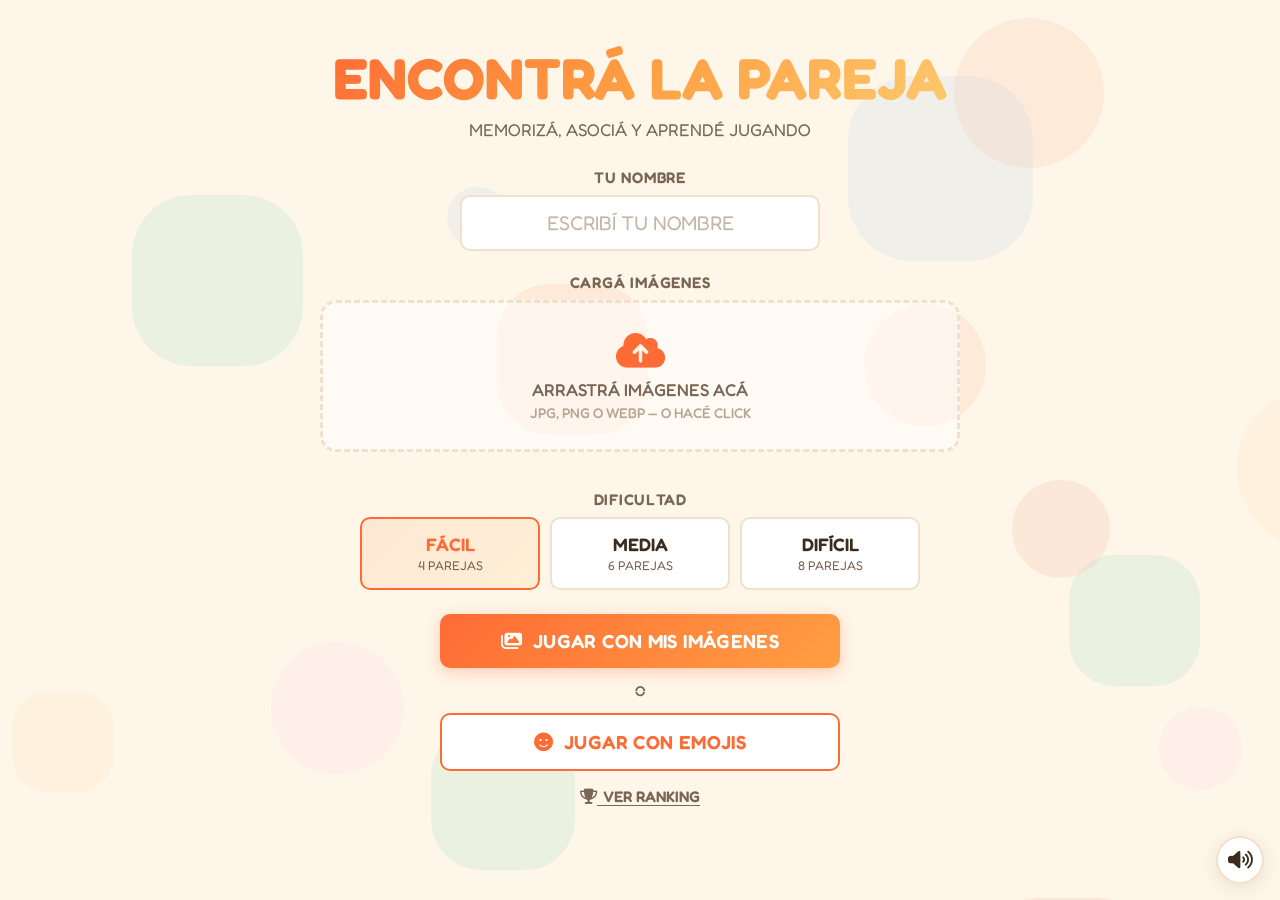
==== commit c2987c14: "fix: corregir bug de indexación de cartas después del shuffle - Cambiar state.cards[cardId] por stat" ====
--- a/memo.html
+++ b/memo.html
@@ -1179,7 +1179,7 @@
    ============================================================ */
 function onCardClick(cardId) {
   if (state.locked) return;
-  const card = state.cards[cardId];
+  const card = state.cards.find(c => c.id === cardId);
   if (!card || card.matched || card.revealed) return;
 
   // Voltear carta
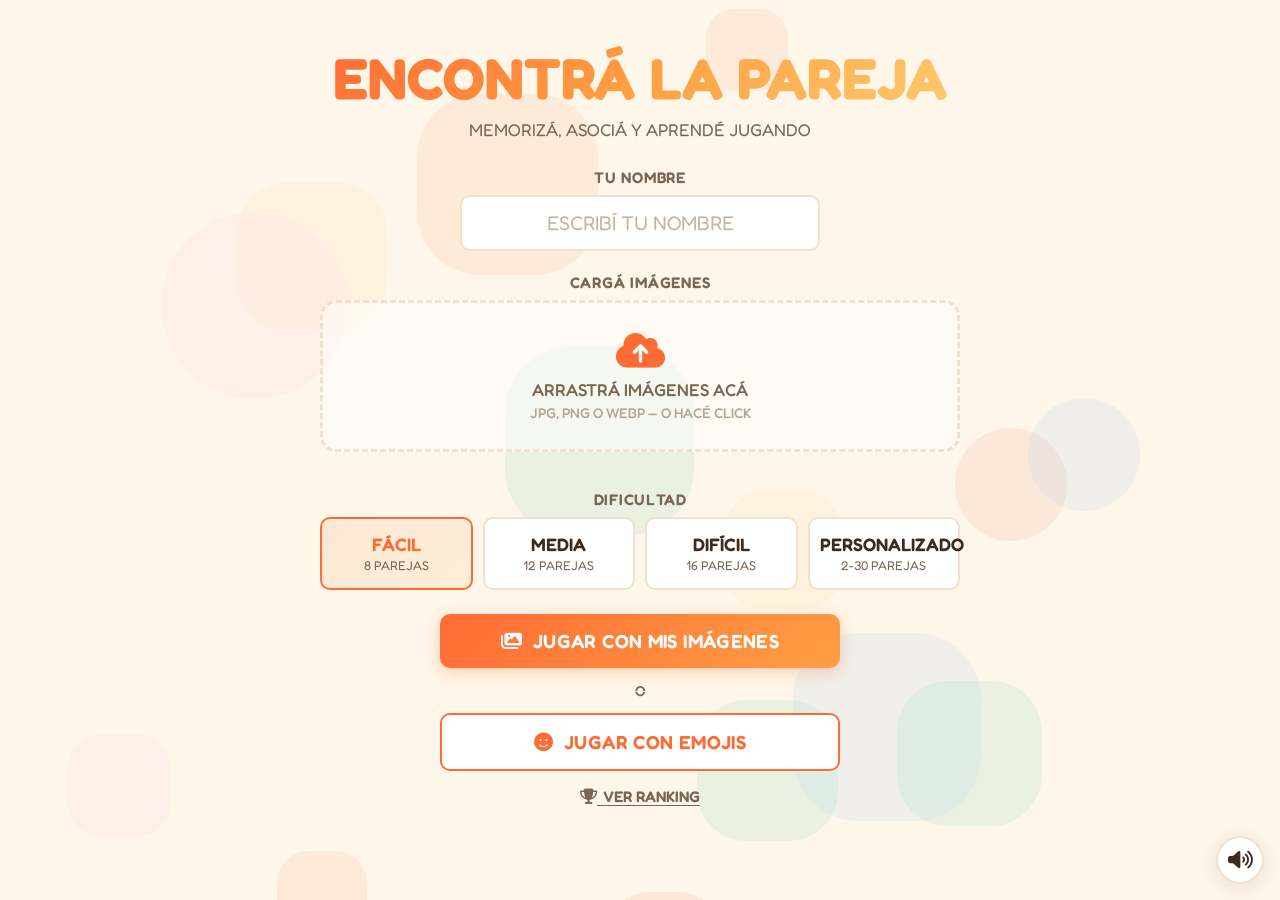
==== commit e53eeaf2: "feat: nuevo sistema de dificultades con layout dinámico - Cambiar dificultades: fácil (8), medio (12" ====
--- a/memo.html
+++ b/memo.html
@@ -124,6 +124,42 @@
   }
   .form-input::placeholder { color: #C4B5A4; font-weight: 400; }
 
+  /* Selector personalizado */
+  .custom-pairs-selector {
+    margin-top: 12px;
+    padding: 12px;
+    background: rgba(255,255,255,0.6);
+    border-radius: var(--radius-sm);
+    border: 1px solid var(--card-border);
+    text-align: center;
+  }
+  .form-label-small {
+    display: block;
+    font-size: 0.8rem;
+    font-weight: 500;
+    color: var(--fg-light);
+    margin-bottom: 6px;
+    letter-spacing: 0.05em;
+  }
+  .form-input-small {
+    width: 100%;
+    max-width: 120px;
+    padding: 8px 12px;
+    border: 2px solid var(--card-border);
+    border-radius: var(--radius-sm);
+    font-family: inherit;
+    font-size: 0.9rem;
+    font-weight: 500;
+    color: var(--fg);
+    background: var(--card-bg);
+    text-align: center;
+    outline: none;
+    transition: border-color 0.2s;
+  }
+  .form-input-small:focus {
+    border-color: var(--accent);
+  }
+
   /* ====== ZONA DE CARGA ====== */
   .drop-zone {
     border: 3px dashed var(--card-border);
@@ -292,14 +328,16 @@
   }
   #board {
     display: grid;
-    grid-template-columns: repeat(4, 1fr);
-    gap: 10px;
+    gap: 8px;
     width: 100%;
-    max-width: 520px;
+    max-width: 600px;
     padding: 16px;
     background: rgba(255,255,255,0.4);
     border-radius: var(--radius);
     backdrop-filter: blur(5px);
+    /* Layout dinámico - se configura desde JS */
+    grid-template-columns: repeat(4, 1fr);
+    grid-template-rows: repeat(auto-fit, 1fr);
   }
 
   /* ====== CARTAS ====== */
@@ -360,13 +398,18 @@
     border-radius: 6px;
   }
   .card-front .card-text {
-    font-size: clamp(0.85rem, 2.5vw, 1.3rem);
+    font-size: clamp(0.75rem, 2.2vw, 1.1rem);
     font-weight: 700;
     color: var(--fg);
     text-align: center;
     word-break: break-word;
-    line-height: 1.2;
+    line-height: 1.1;
     padding: 4px;
+    max-height: 100%;
+    overflow: hidden;
+    display: -webkit-box;
+    -webkit-line-clamp: 3;
+    -webkit-box-orient: vertical;
   }
 
   /* Efectos de carta */
@@ -648,13 +691,17 @@
     .end-stats { grid-template-columns: repeat(3, 1fr); gap: 6px; }
     .container { padding: 16px 14px; }
     .btn-primary, .btn-secondary { padding: 14px 18px; font-size: 0.95rem; }
+    .diff-buttons { grid-template-columns: repeat(2, 1fr); gap: 8px; }
   }
   @media (max-width: 380px) {
-    #board { gap: 4px; padding: 6px; }
-    .card-front .card-text { font-size: 0.75rem; }
-    .card-back i { font-size: 1.1rem; }
+    #board { gap: 4px; padding: 6px; max-width: 320px; }
+    .card-front .card-text { font-size: 0.7rem; }
+    .card-back i { font-size: 1rem; }
+    .diff-buttons { grid-template-columns: 1fr; }
   }
   @media (min-height: 800px) {
+    #board-wrapper { padding: 16px; }
+  }
     #board-wrapper { padding: 16px; }
   }
 </style>
@@ -692,9 +739,14 @@
     <div class="form-group">
       <label class="form-label">DIFICULTAD</label>
       <div class="diff-buttons">
-        <button class="diff-btn active" data-diff="easy">FÁCIL<small>4 PAREJAS</small></button>
-        <button class="diff-btn" data-diff="medium">MEDIA<small>6 PAREJAS</small></button>
-        <button class="diff-btn" data-diff="hard">DIFÍCIL<small>8 PAREJAS</small></button>
+        <button class="diff-btn active" data-diff="easy">FÁCIL<small>8 PAREJAS</small></button>
+        <button class="diff-btn" data-diff="medium">MEDIA<small>12 PAREJAS</small></button>
+        <button class="diff-btn" data-diff="hard">DIFÍCIL<small>16 PAREJAS</small></button>
+        <button class="diff-btn" data-diff="custom">PERSONALIZADO<small>2-30 PAREJAS</small></button>
+      </div>
+      <div class="custom-pairs-selector" id="custom-pairs-selector" style="display: none;">
+        <label class="form-label-small">CANTIDAD DE PAREJAS</label>
+        <input type="number" id="custom-pairs-input" min="2" max="30" value="8" class="form-input-small">
       </div>
     </div>
 
@@ -783,9 +835,10 @@
    CONFIGURACIÓN Y DATOS POR DEFECTO
    ============================================================ */
 const DIFFICULTY_MAP = {
-  easy:   { pairs: 4, cols: 4, rows: 2 },
-  medium: { pairs: 6, cols: 4, rows: 3 },
-  hard:   { pairs: 8, cols: 4, rows: 4 }
+  easy:   { pairs: 8, cols: 4, rows: 4 },
+  medium: { pairs: 12, cols: 4, rows: 6 },
+  hard:   { pairs: 16, cols: 4, rows: 8 },
+  custom: { pairs: 8, cols: 4, rows: 4 } // Valor por defecto para custom
 };
 
 // Pares por defecto con silabas predefinidas
@@ -1138,11 +1191,51 @@
 }
 
 /* ============================================================
+   UTILIDADES DE LAYOUT
+   ============================================================ */
+function calculateOptimalLayout(totalCards) {
+  // Calcular layout óptimo para mantener proporciones razonables
+  // Priorizar más columnas que filas para mejor UX en móviles
+
+  if (totalCards <= 8) {
+    return { cols: 4, rows: Math.ceil(totalCards / 4) };
+  } else if (totalCards <= 16) {
+    return { cols: 4, rows: Math.ceil(totalCards / 4) };
+  } else if (totalCards <= 24) {
+    return { cols: 6, rows: Math.ceil(totalCards / 6) };
+  } else {
+    return { cols: 8, rows: Math.ceil(totalCards / 8) };
+  }
+}
+
+function formatCardText(text, syllables) {
+  // Si el texto es corto, mostrarlo normal
+  if (text.length <= 8) return text;
+
+  // Si tiene sílabas predefinidas, usarlas
+  if (syllables && syllables !== text) {
+    return syllables;
+  }
+
+  // Para textos largos sin sílabas, intentar separación automática
+  return separateSyllables(text);
+}
+
+/* ============================================================
    RENDERIZAR TABLERO
    ============================================================ */
 function renderBoard() {
   const board = document.getElementById('board');
   board.innerHTML = '';
+
+  // Calcular layout óptimo basado en cantidad de cartas
+  const totalCards = state.cards.length;
+  const { cols, rows } = calculateOptimalLayout(totalCards);
+
+  // Aplicar grid layout dinámico
+  board.style.gridTemplateColumns = `repeat(${cols}, 1fr)`;
+  board.style.gridTemplateRows = `repeat(${rows}, 1fr)`;
+
   state.cards.forEach(card => {
     const div = document.createElement('div');
     div.className = 'card';
@@ -1155,7 +1248,9 @@
     if (card.type === 'image') {
       frontContent = `<img src="${card.imageUrl}" alt="${card.value}" draggable="false">`;
     } else {
-      frontContent = `<span class="card-text">${card.value}</span>`;
+      // Mejorar el manejo de texto largo
+      const displayText = formatCardText(card.value, card.syllables);
+      frontContent = `<span class="card-text">${displayText}</span>`;
     }
 
     div.innerHTML = `
@@ -1496,8 +1591,10 @@
       syllables: separateSyllables(img.name)
     }));
   } else {
+    // Para modo personalizado con emojis, usar la cantidad seleccionada
+    const availablePairs = state.difficulty === 'custom' ? Math.min(diff.pairs, DEFAULT_PAIRS.length) : diff.pairs;
     const shuffled = [...DEFAULT_PAIRS].sort(() => Math.random() - 0.5);
-    pairs = shuffled.slice(0, diff.pairs).map(p => ({
+    pairs = shuffled.slice(0, availablePairs).map(p => ({
       name: p.name,
       imageUrl: emojiImageCache[p.name],
       syllables: p.syllables
@@ -1538,7 +1635,29 @@
       document.querySelectorAll('.diff-btn').forEach(b => b.classList.remove('active'));
       btn.classList.add('active');
       state.difficulty = btn.dataset.diff;
+
+      // Mostrar/ocultar selector personalizado
+      const customSelector = document.getElementById('custom-pairs-selector');
+      if (btn.dataset.diff === 'custom') {
+        customSelector.style.display = 'block';
+      } else {
+        customSelector.style.display = 'none';
+      }
     });
+  });
+
+  // Selector personalizado de parejas
+  const customPairsInput = document.getElementById('custom-pairs-input');
+  customPairsInput.addEventListener('input', (e) => {
+    const value = parseInt(e.target.value);
+    if (value >= 2 && value <= 30) {
+      DIFFICULTY_MAP.custom.pairs = value;
+      // Recalcular layout óptimo
+      const totalCards = value * 2; // 2 cartas por pareja
+      const layout = calculateOptimalLayout(totalCards);
+      DIFFICULTY_MAP.custom.cols = layout.cols;
+      DIFFICULTY_MAP.custom.rows = layout.rows;
+    }
   });
 
   // Drop zone
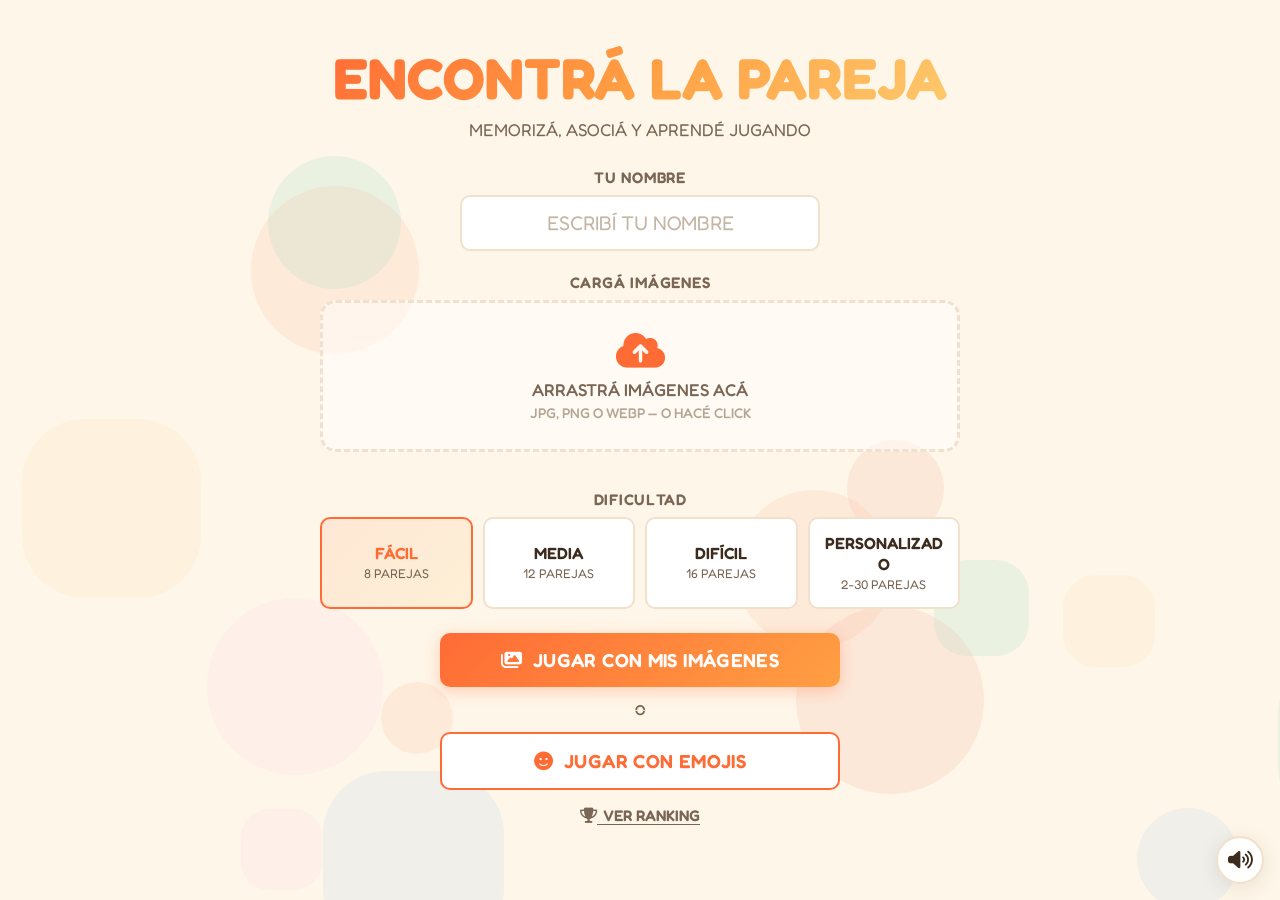
==== commit 9cc90460: "fix: ajustar botones de dificultad para texto largo - Aumentar min-width de 120px a 150px y max-widt" ====
--- a/memo.html
+++ b/memo.html
@@ -230,19 +230,21 @@
     flex-wrap: wrap;
   }
   .diff-btn {
-    flex: 1; min-width: 120px; max-width: 180px;
-    padding: 14px 10px;
+    flex: 1; min-width: 150px; max-width: 220px;
+    padding: 14px 12px;
     border: 2.5px solid var(--card-border);
     border-radius: var(--radius-sm);
     background: var(--card-bg);
     font-family: inherit;
-    font-size: 1rem;
+    font-size: 0.9rem;
     font-weight: 600;
     color: var(--fg);
     cursor: pointer;
     transition: all 0.2s;
     text-transform: uppercase;
     line-height: 1.3;
+    word-break: break-word;
+    text-align: center;
   }
   .diff-btn small { display: block; font-size: 0.7rem; font-weight: 400; color: var(--fg-light); margin-top: 2px; }
   .diff-btn:hover { border-color: var(--accent); }
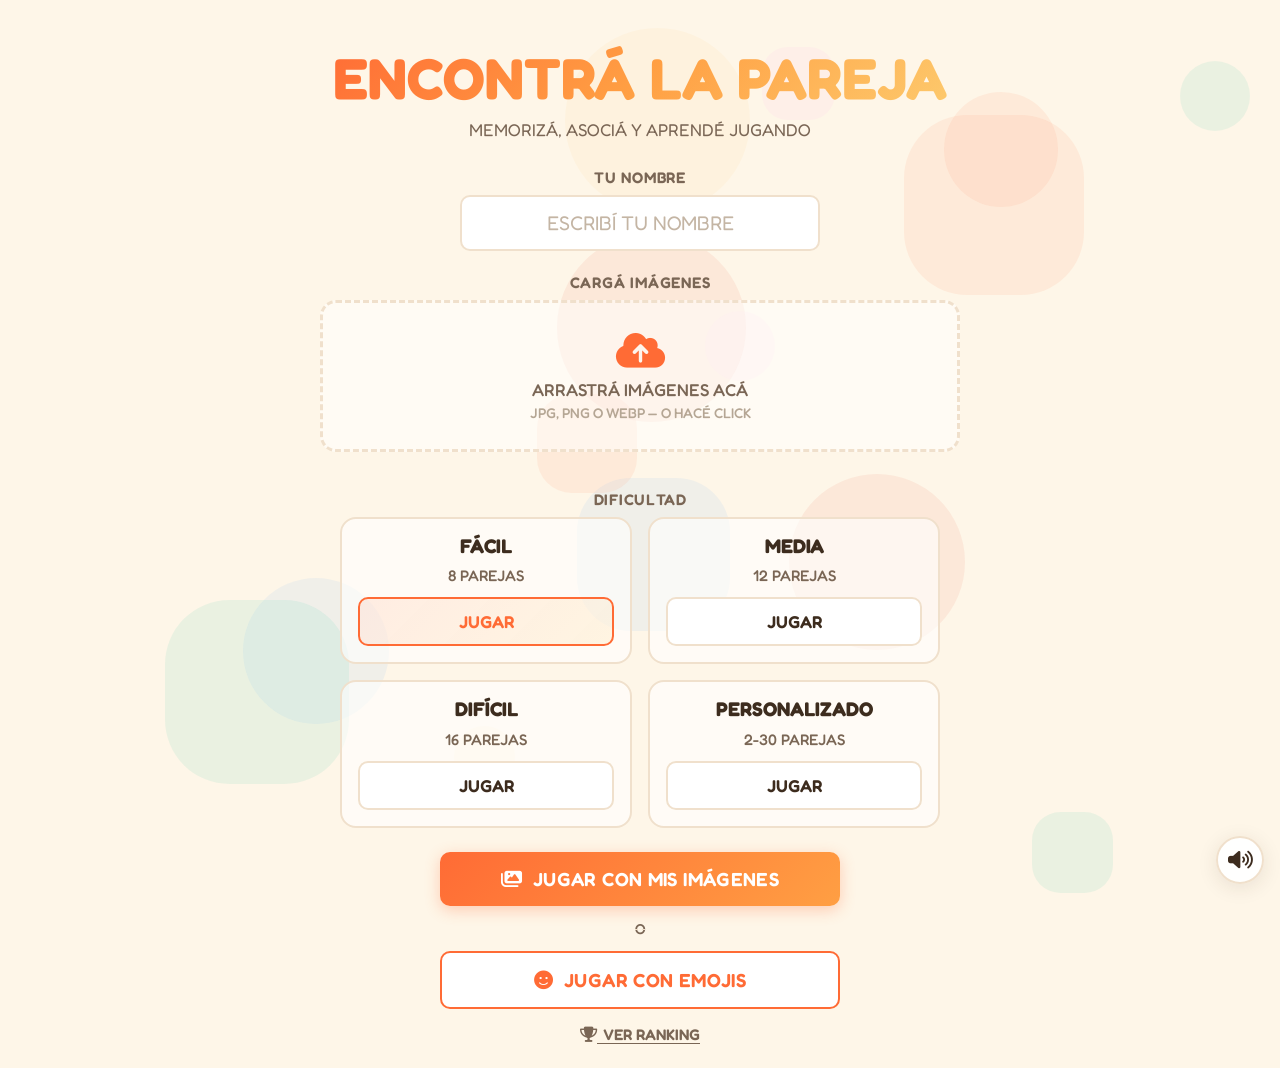
==== commit 24cba946: "feat: rediseñar sección de dificultades con layout de tarjetas - Cambiar de botones inline a tarjeta" ====
--- a/memo.html
+++ b/memo.html
@@ -225,28 +225,56 @@
   .preview-item .remove-btn:hover { opacity: 1; transform: scale(1.15); }
 
   /* ====== DIFICULTAD ====== */
-  .diff-buttons {
-    display: flex; gap: 10px; justify-content: center;
-    flex-wrap: wrap;
+  .difficulty-grid {
+    display: grid;
+    grid-template-columns: repeat(auto-fit, minmax(200px, 1fr));
+    gap: 16px;
+    max-width: 600px;
+    margin: 0 auto;
+  }
+  .difficulty-option {
+    display: flex;
+    flex-direction: column;
+    align-items: center;
+    gap: 8px;
+    padding: 16px;
+    background: rgba(255,255,255,0.6);
+    border-radius: var(--radius);
+    border: 2px solid var(--card-border);
+    transition: all 0.2s;
+  }
+  .difficulty-option:hover {
+    border-color: var(--accent);
+    background: rgba(255,107,53,0.05);
+  }
+  .difficulty-label {
+    font-size: 1.1rem;
+    font-weight: 700;
+    color: var(--fg);
+    text-align: center;
+    line-height: 1.2;
+  }
+  .difficulty-desc {
+    font-size: 0.85rem;
+    font-weight: 500;
+    color: var(--fg-light);
+    text-align: center;
+    margin-bottom: 4px;
   }
   .diff-btn {
-    flex: 1; min-width: 150px; max-width: 220px;
-    padding: 14px 12px;
+    width: 100%;
+    padding: 12px 20px;
     border: 2.5px solid var(--card-border);
     border-radius: var(--radius-sm);
     background: var(--card-bg);
     font-family: inherit;
-    font-size: 0.9rem;
+    font-size: 0.95rem;
     font-weight: 600;
     color: var(--fg);
     cursor: pointer;
     transition: all 0.2s;
     text-transform: uppercase;
-    line-height: 1.3;
-    word-break: break-word;
-    text-align: center;
-  }
-  .diff-btn small { display: block; font-size: 0.7rem; font-weight: 400; color: var(--fg-light); margin-top: 2px; }
+  }
   .diff-btn:hover { border-color: var(--accent); }
   .diff-btn.active {
     border-color: var(--accent);
@@ -740,11 +768,27 @@
 
     <div class="form-group">
       <label class="form-label">DIFICULTAD</label>
-      <div class="diff-buttons">
-        <button class="diff-btn active" data-diff="easy">FÁCIL<small>8 PAREJAS</small></button>
-        <button class="diff-btn" data-diff="medium">MEDIA<small>12 PAREJAS</small></button>
-        <button class="diff-btn" data-diff="hard">DIFÍCIL<small>16 PAREJAS</small></button>
-        <button class="diff-btn" data-diff="custom">PERSONALIZADO<small>2-30 PAREJAS</small></button>
+      <div class="difficulty-grid">
+        <div class="difficulty-option">
+          <div class="difficulty-label">FÁCIL</div>
+          <div class="difficulty-desc">8 PAREJAS</div>
+          <button class="diff-btn active" data-diff="easy">JUGAR</button>
+        </div>
+        <div class="difficulty-option">
+          <div class="difficulty-label">MEDIA</div>
+          <div class="difficulty-desc">12 PAREJAS</div>
+          <button class="diff-btn" data-diff="medium">JUGAR</button>
+        </div>
+        <div class="difficulty-option">
+          <div class="difficulty-label">DIFÍCIL</div>
+          <div class="difficulty-desc">16 PAREJAS</div>
+          <button class="diff-btn" data-diff="hard">JUGAR</button>
+        </div>
+        <div class="difficulty-option">
+          <div class="difficulty-label">PERSONALIZADO</div>
+          <div class="difficulty-desc">2-30 PAREJAS</div>
+          <button class="diff-btn" data-diff="custom">JUGAR</button>
+        </div>
       </div>
       <div class="custom-pairs-selector" id="custom-pairs-selector" style="display: none;">
         <label class="form-label-small">CANTIDAD DE PAREJAS</label>
